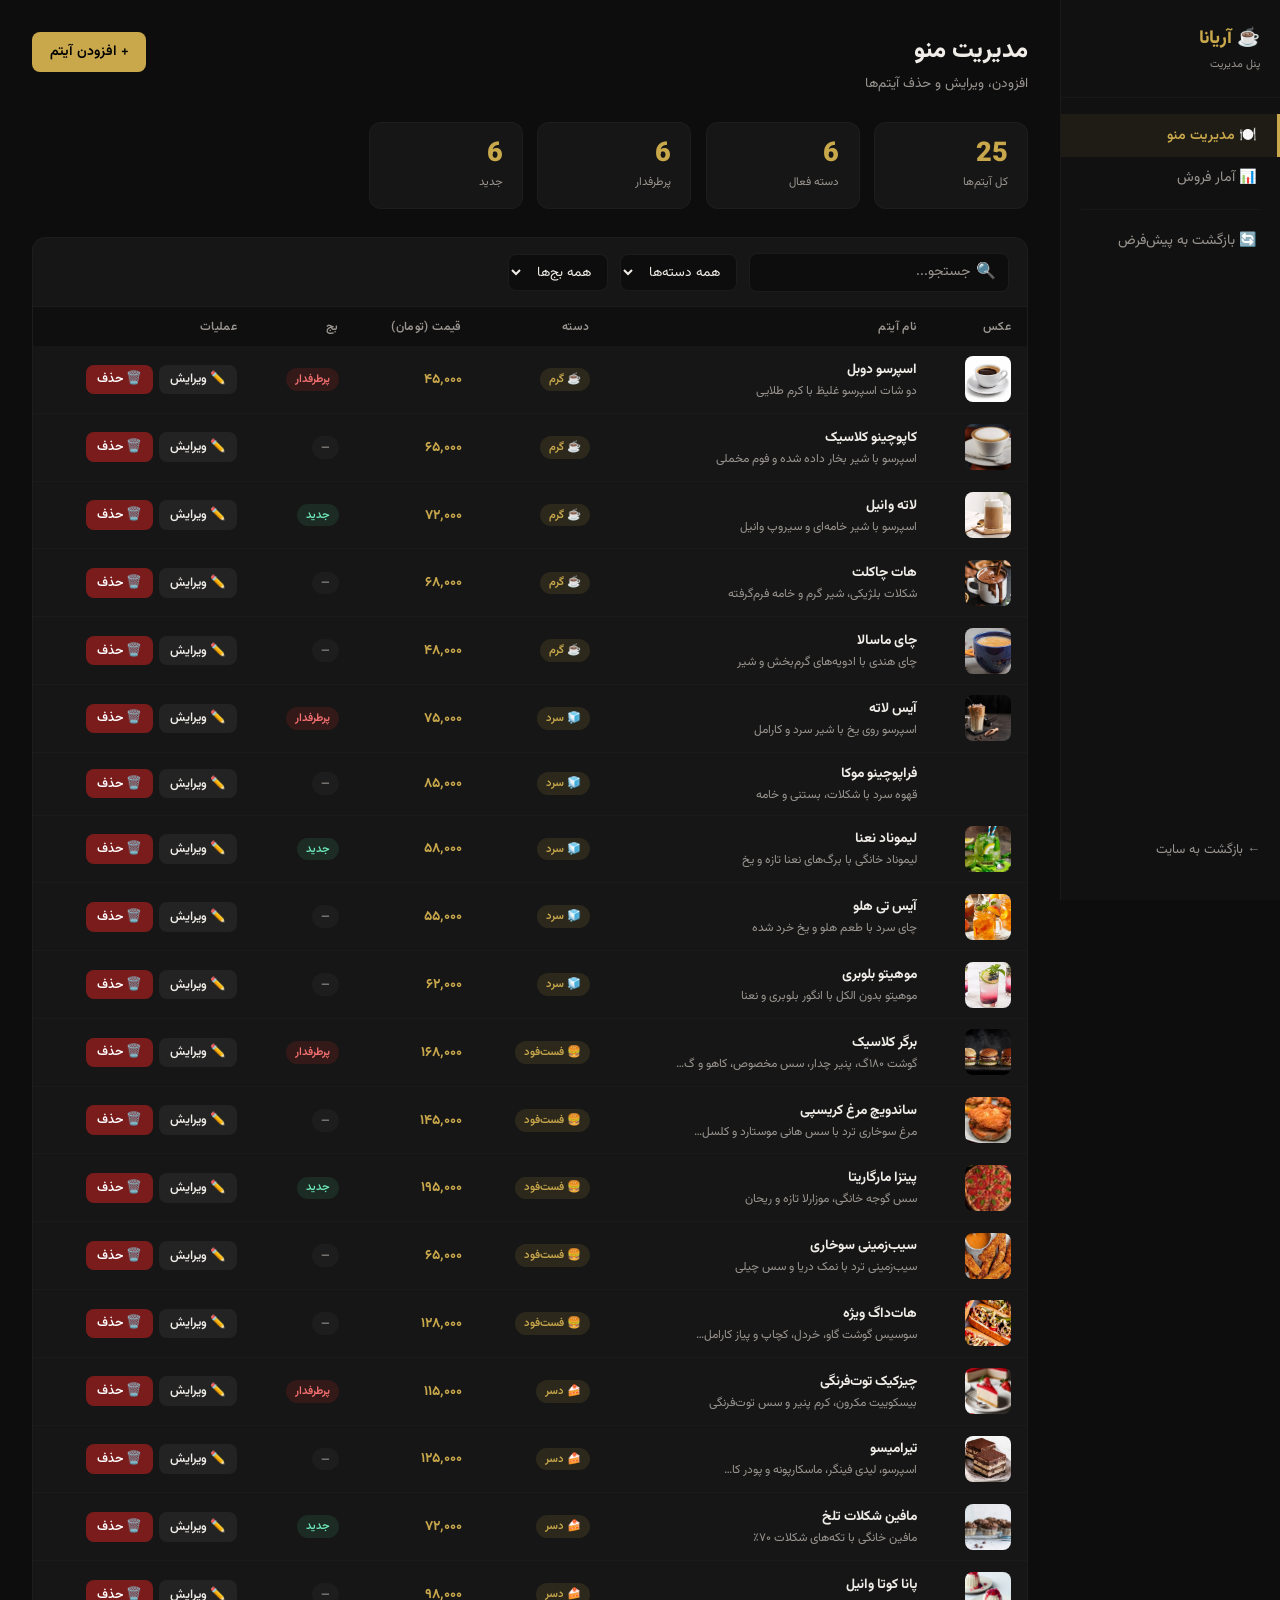
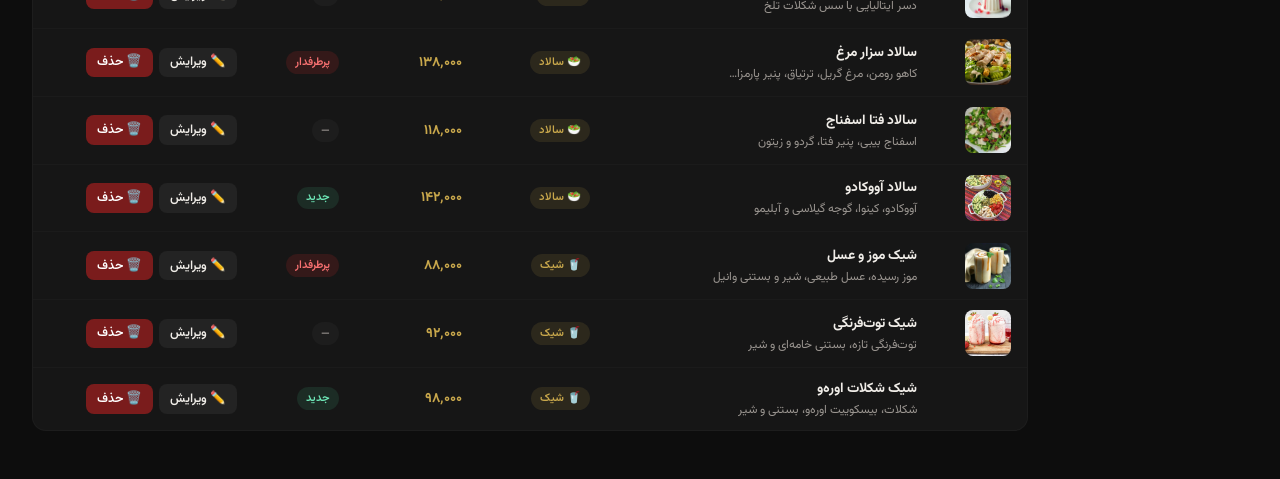
==== admin.html @ 54d01085 "Add files via upload" ====
<!DOCTYPE html>
<html lang="fa" dir="rtl">
<head>
  <meta charset="UTF-8" />
  <meta name="viewport" content="width=device-width, initial-scale=1.0" />
  <title>پنل ادمین — کافه آریانا</title>
  <link rel="preconnect" href="https://fonts.googleapis.com" />
  <link href="https://fonts.googleapis.com/css2?family=Vazirmatn:wght@300;400;500;600;700;900&display=swap" rel="stylesheet" />
  <link rel="stylesheet" href="css/variables.css" />
  <style>
    *, *::before, *::after { box-sizing: border-box; margin: 0; padding: 0; }
    body { font-family: 'Vazirmatn', sans-serif; background: var(--color-bg); color: var(--color-text); direction: rtl; min-height: 100vh; -webkit-font-smoothing: antialiased; }

    .layout { display: flex; min-height: 100vh; }

    .side-nav { width: 220px; background: #111; border-left: 1px solid #ffffff0a; display: flex; flex-direction: column; padding: 1.5rem 0; position: sticky; top: 0; height: 100vh; flex-shrink: 0; }
    .brand { padding: 0 1.25rem 1.5rem; border-bottom: 1px solid #ffffff08; margin-bottom: 1rem; }
    .brand h1 { font-size: 1.15rem; font-weight: 800; color: var(--color-gold); }
    .brand p  { font-size: 0.68rem; color: var(--color-muted); margin-top: 0.2rem; }

    .nav-btn { display: flex; align-items: center; gap: 0.65rem; padding: 0.65rem 1.25rem; color: var(--color-muted); font-size: 0.88rem; cursor: pointer; border: none; background: none; font-family: inherit; width: 100%; text-align: right; border-right: 3px solid transparent; transition: all 0.18s; }
    .nav-btn:hover  { color: var(--color-text); background: #ffffff05; }
    .nav-btn.active { color: var(--color-gold); border-right-color: var(--color-gold); background: rgba(201,168,76,.07); font-weight: 600; }
    .nav-sep { height: 1px; background: #ffffff08; margin: 0.6rem 1.25rem; }
    .nav-footer { margin-top: auto; padding: 0 1.25rem 0.5rem; }
    .nav-footer a { display: flex; align-items: center; gap: 0.5rem; color: var(--color-muted); font-size: 0.82rem; text-decoration: none; padding: 0.5rem 0; transition: color 0.18s; }
    .nav-footer a:hover { color: var(--color-gold); }

    .main { flex: 1; padding: 2rem 2rem 3rem; overflow-y: auto; }

    .page-hd { display: flex; align-items: flex-start; justify-content: space-between; margin-bottom: 1.75rem; flex-wrap: wrap; gap: 1rem; }
    .page-hd h2   { font-size: 1.5rem; font-weight: 800; }
    .page-hd span { font-size: 0.85rem; color: var(--color-muted); display: block; margin-top: 0.2rem; }

    .stat-row { display: grid; grid-template-columns: repeat(auto-fill, minmax(140px,1fr)); gap: 0.9rem; margin-bottom: 1.75rem; }
    .stat-card { background: #161616; border: 1px solid #ffffff08; border-radius: 12px; padding: 1.1rem 1.2rem; }
    .sc-val   { font-size: 1.7rem; font-weight: 900; color: var(--color-gold); line-height: 1; }
    .sc-label { font-size: 0.72rem; color: var(--color-muted); margin-top: 0.3rem; }

    .btn { display: inline-flex; align-items: center; gap: 0.35rem; padding: 0.55rem 1.1rem; border-radius: 8px; font-family: inherit; font-size: 0.88rem; font-weight: 600; cursor: pointer; border: none; transition: all 0.18s; white-space: nowrap; }
    .btn-primary { background: var(--color-gold); color: #000; }
    .btn-primary:hover { background: var(--color-gold-lt); transform: translateY(-1px); }
    .btn-danger  { background: #7a1c1c; color: #fff; }
    .btn-danger:hover  { background: #9b2020; }
    .btn-ghost   { background: #ffffff0e; color: var(--color-text); }
    .btn-ghost:hover   { background: #ffffff18; }
    .btn-sm { padding: 0.3rem 0.7rem; font-size: 0.78rem; }

    .table-card { background: #161616; border: 1px solid #ffffff08; border-radius: 14px; overflow: hidden; }
    .table-toolbar { display: flex; align-items: center; gap: 0.75rem; padding: 0.9rem 1.1rem; border-bottom: 1px solid #ffffff07; flex-wrap: wrap; }
    .search-wrap { display: flex; align-items: center; gap: 0.4rem; background: #0D0D0D; border: 1px solid #ffffff10; border-radius: 8px; padding: 0.38rem 0.75rem; flex: 1; min-width: 160px; max-width: 260px; }
    .search-wrap input { background: none; border: none; outline: none; color: var(--color-text); font-family: inherit; font-size: 0.88rem; width: 100%; }
    .search-wrap input::placeholder { color: var(--color-muted); }
    .sel { background: #0D0D0D; border: 1px solid #ffffff10; border-radius: 8px; padding: 0.38rem 0.75rem; color: var(--color-text); font-family: inherit; font-size: 0.85rem; outline: none; cursor: pointer; }
    .sel option { background: #1a1a1a; }

    table { width: 100%; border-collapse: collapse; }
    thead th { background: #0f0f0f; padding: 0.65rem 1rem; font-size: 0.75rem; font-weight: 600; color: var(--color-muted); text-align: right; white-space: nowrap; letter-spacing: 0.03em; }
    tbody tr { border-bottom: 1px solid #ffffff05; transition: background 0.12s; }
    tbody tr:hover { background: #ffffff03; }
    tbody tr:last-child { border-bottom: none; }
    tbody td { padding: 0.65rem 1rem; font-size: 0.86rem; vertical-align: middle; }
    .thumb { width: 46px; height: 46px; border-radius: 8px; object-fit: cover; background: #222; display: block; }
    .thumb-placeholder { width: 46px; height: 46px; border-radius: 8px; background: #2a2a2a; display: flex; align-items: center; justify-content: center; font-size: 1.2rem; color: var(--color-muted); }
    .pill { display: inline-block; padding: 0.18rem 0.55rem; border-radius: 99px; font-size: 0.7rem; font-weight: 600; }
    .pill-cat     { background: rgba(201,168,76,.12); color: var(--color-gold); }
    .pill-popular { background: rgba(139,32,32,.25); color: #f87171; }
    .pill-new     { background: rgba(46,107,79,.25); color: #6ee7b7; }
    .pill-none    { background: #ffffff08; color: var(--color-muted); }
    .row-actions  { display: flex; gap: 0.35rem; }
    .empty-td { text-align: center; padding: 3rem; color: var(--color-muted); font-size: 0.9rem; }

    .modal-wrap { position: fixed; inset: 0; background: rgba(0,0,0,.72); z-index: 500; display: flex; align-items: center; justify-content: center; padding: 1rem; opacity: 0; pointer-events: none; transition: opacity 0.22s; }
    .modal-wrap.open { opacity: 1; pointer-events: all; }
    .modal { background: #1c1c1c; border: 1px solid #ffffff0e; border-radius: 16px; width: 100%; max-width: 500px; max-height: 92vh; overflow-y: auto; transform: translateY(18px); transition: transform 0.22s; }
    .modal-wrap.open .modal { transform: translateY(0); }
    .modal-hd { display: flex; align-items: center; justify-content: space-between; padding: 1.1rem 1.4rem; border-bottom: 1px solid #ffffff08; }
    .modal-hd h3 { font-size: 1.05rem; font-weight: 700; }
    .modal-close { background: none; border: none; cursor: pointer; color: var(--color-muted); font-size: 1.2rem; transition: color 0.18s; padding: 0.2rem; }
    .modal-close:hover { color: var(--color-text); }
    .modal-body { padding: 1.4rem; }
    .modal-ft { display: flex; gap: 0.6rem; justify-content: flex-end; padding: 0.9rem 1.4rem; border-top: 1px solid #ffffff08; }

    .form-grid { display: grid; grid-template-columns: 1fr 1fr; gap: 0.9rem; }
    .col-full  { grid-column: 1 / -1; }
    .fgroup { display: flex; flex-direction: column; gap: 0.35rem; }
    .flabel { font-size: 0.75rem; font-weight: 600; color: var(--color-muted); text-transform: uppercase; letter-spacing: 0.05em; }
    .finput { background: #0D0D0D; border: 1.5px solid #ffffff10; border-radius: 8px; padding: 0.55rem 0.85rem; color: var(--color-text); font-family: inherit; font-size: 0.88rem; outline: none; width: 100%; transition: border-color 0.18s; }
    .finput:focus { border-color: var(--color-gold); }
    select.finput option { background: #1a1a1a; }
    
    .img-prev { width: 100%; max-height: 200px; border-radius: 8px; object-fit: contain; background: #111; margin-top: 0.4rem; display: none; border: 1px solid #ffffff08; }
    .img-prev.show { display: block; }
    
    .file-input-wrapper { display: flex; align-items: center; gap: 0.5rem; flex-wrap: wrap; }
    .file-input-wrapper input[type="file"] { flex: 1; min-width: 150px; }
    .file-hint { font-size: 0.7rem; color: var(--color-muted); margin-top: 0.3rem; }

    .confirm-modal { max-width: 360px; }
    .confirm-body  { padding: 2rem 1.5rem; text-align: center; }
    .confirm-icon  { font-size: 2.4rem; margin-bottom: 0.65rem; }
    .confirm-body h4 { font-size: 1.05rem; font-weight: 700; margin-bottom: 0.4rem; }
    .confirm-body p  { color: var(--color-muted); font-size: 0.88rem; line-height: 1.6; }

    .toast { position: fixed; bottom: 1.5rem; left: 50%; transform: translateX(-50%) translateY(12px); background: var(--color-gold); color: #000; padding: 0.65rem 1.4rem; border-radius: 99px; font-weight: 700; font-size: 0.88rem; z-index: 999; opacity: 0; transition: opacity 0.25s, transform 0.25s; pointer-events: none; white-space: nowrap; box-shadow: 0 4px 20px rgba(0,0,0,.4); }
    .toast.err  { background: #8B2020; color: #fff; }
    .toast.show { opacity: 1; transform: translateX(-50%) translateY(0); }

    .period-tabs { display: flex; gap: 0.5rem; margin-bottom: 1.5rem; flex-wrap: wrap; }
    .period-tab { padding: 0.45rem 1rem; border-radius: 99px; border: 1.5px solid #ffffff12; background: none; color: var(--color-muted); font-family: inherit; font-size: 0.85rem; cursor: pointer; transition: all 0.18s; }
    .period-tab:hover  { border-color: var(--color-gold); color: var(--color-gold); }
    .period-tab.active { background: var(--color-gold); border-color: var(--color-gold); color: #000; font-weight: 700; }

    .sales-grid { display: grid; grid-template-columns: repeat(auto-fill, minmax(300px,1fr)); gap: 1.2rem; margin-bottom: 2rem; }
    .order-card { background: #161616; border: 1px solid #ffffff08; border-radius: 12px; overflow: hidden; }
    .order-card-hd { display: flex; justify-content: space-between; align-items: center; padding: 0.9rem 1.1rem; border-bottom: 1px solid #ffffff07; }
    .order-id    { font-size: 0.75rem; color: var(--color-muted); }
    .order-date  { font-size: 0.75rem; color: var(--color-muted); }
    .order-total { font-size: 1rem; font-weight: 800; color: var(--color-gold); }
    .order-items { padding: 0.75rem 1.1rem; display: flex; flex-direction: column; gap: 0.4rem; }
    .order-item-row { display: flex; justify-content: space-between; align-items: center; font-size: 0.83rem; }
    .order-item-name { color: var(--color-text); }
    .order-item-meta { color: var(--color-muted); font-size: 0.75rem; }
    .order-item-price { color: var(--color-gold); font-weight: 600; font-size: 0.83rem; }

    .top-items-table { width: 100%; border-collapse: collapse; margin-top: 1.5rem; }
    .top-items-table th { text-align: right; padding: 0.6rem 0.8rem; font-size: 0.75rem; color: var(--color-muted); border-bottom: 1px solid #ffffff08; }
    .top-items-table td { padding: 0.65rem 0.8rem; font-size: 0.86rem; border-bottom: 1px solid #ffffff05; }
    .top-items-table tr:last-child td { border-bottom: none; }
    .rank-badge { display: inline-flex; align-items: center; justify-content: center; width: 22px; height: 22px; border-radius: 50%; background: rgba(201,168,76,.15); color: var(--color-gold); font-size: 0.72rem; font-weight: 800; }

    .no-orders { text-align: center; padding: 4rem 2rem; color: var(--color-muted); }
    .no-orders .icon { font-size: 3rem; margin-bottom: 1rem; }

    @media (max-width: 768px) {
      .stat-row { grid-template-columns: repeat(2,1fr); gap: 0.65rem; }
      .sc-val { font-size: 1.4rem; }
      .sales-grid { grid-template-columns: 1fr; }
      .period-tabs { gap: 0.35rem; overflow-x: auto; flex-wrap: nowrap; padding-bottom: 0.4rem; -webkit-overflow-scrolling: touch; scrollbar-width: none; }
      .period-tabs::-webkit-scrollbar { display: none; }
      .period-tab { flex-shrink: 0; font-size: 0.8rem; padding: 0.38rem 0.75rem; }
    }

    @media (max-width: 640px) {
      .side-nav { display: none; }
      .layout { flex-direction: column; }
      .main { padding: 1rem 0.85rem 6rem; }

      .bottom-nav {
        display: flex;
        position: fixed;
        bottom: 0; left: 0; right: 0;
        background: #111;
        border-top: 1px solid #ffffff0a;
        z-index: 200;
        padding: 0.5rem 0 calc(0.5rem + env(safe-area-inset-bottom));
        box-shadow: 0 -4px 20px rgba(0,0,0,.4);
      }
      .bottom-nav-btn {
        flex: 1; display: flex; flex-direction: column; align-items: center;
        gap: 0.15rem; padding: 0.35rem 0;
        background: none; border: none; font-family: inherit;
        font-size: 0.62rem; color: var(--color-muted);
        cursor: pointer; transition: color 0.18s; text-align: center;
      }
      .bottom-nav-btn .b-icon { font-size: 1.15rem; display: block; }
      .bottom-nav-btn.active  { color: var(--color-gold); }

      .page-hd { margin-bottom: 1rem; }
      .page-hd h2 { font-size: 1.2rem; }
      .page-hd .btn { font-size: 0.8rem; padding: 0.45rem 0.85rem; }

      table thead { display: none; }
      table, tbody, tr, td { display: block; width: 100%; }
      tbody tr {
        background: #161616; border: 1px solid #ffffff08;
        border-radius: 10px; margin-bottom: 0.65rem;
        padding: 0.75rem; display: grid;
        grid-template-columns: 50px 1fr;
        grid-template-rows: auto auto auto;
        gap: 0.35rem 0.75rem;
      }
      tbody td { padding: 0; border: none; font-size: 0.84rem; }
      tbody td:nth-child(1) { grid-row: 1 / 3; grid-column: 1; display: flex; align-items: center; }
      tbody td:nth-child(2) { grid-row: 1; grid-column: 2; }
      tbody td:nth-child(3) { grid-row: 2; grid-column: 2; }
      tbody td:nth-child(4) { grid-row: 3; grid-column: 2; }
      tbody td:nth-child(5) { display: none; }
      tbody td:nth-child(6) { grid-column: 1 / -1; border-top: 1px solid #ffffff06; padding-top: 0.5rem; margin-top: 0.2rem; }
      .thumb { width: 44px; height: 44px; }
      .thumb-placeholder { width: 44px; height: 44px; }
      .row-actions { gap: 0.4rem; }
      .btn-sm { font-size: 0.75rem; padding: 0.28rem 0.6rem; }
      .table-toolbar { gap: 0.5rem; }
      .table-toolbar .sel { display: none; }
      .search-wrap { max-width: 100%; }

      .form-grid { grid-template-columns: 1fr; }
      .modal-wrap { align-items: flex-end; padding: 0; }
      .modal { border-radius: 16px 16px 0 0; max-height: 88vh; }

      .top-items-table td:nth-child(3),
      .top-items-table th:nth-child(3) { display: none; }
    }

    .bottom-nav { display: none; }

    .topbar {
      display: none;
      align-items: center;
      gap: 0.75rem;
      padding: 0.75rem 1rem;
      background: #111;
      border-bottom: 1px solid #ffffff0a;
      position: sticky;
      top: 0;
      z-index: 150;
    }

    .hamburger {
      display: flex;
      flex-direction: column;
      justify-content: center;
      gap: 5px;
      width: 36px;
      height: 36px;
      padding: 6px;
      background: none;
      border: 1.5px solid #ffffff18;
      border-radius: 8px;
      cursor: pointer;
      flex-shrink: 0;
      transition: border-color 0.18s;
    }
    .hamburger:hover { border-color: var(--color-gold); }
    .hamburger span {
      display: block;
      height: 2px;
      background: var(--color-text);
      border-radius: 2px;
      transition: all 0.25s;
      transform-origin: center;
    }
    .hamburger.open span:nth-child(1) { transform: translateY(7px) rotate(45deg); }
    .hamburger.open span:nth-child(2) { opacity: 0; transform: scaleX(0); }
    .hamburger.open span:nth-child(3) { transform: translateY(-7px) rotate(-45deg); }

    .topbar-title {
      font-size: 1rem;
      font-weight: 700;
      color: var(--color-gold);
    }

    .nav-overlay {
      display: none;
      position: fixed;
      inset: 0;
      background: rgba(0,0,0,.55);
      z-index: 198;
    }
    .nav-overlay.open { display: block; }

    @media (max-width: 640px) {
      .topbar { display: flex; }
      .side-nav {
        display: flex;
        position: fixed;
        top: 0;
        right: -240px;
        width: 240px;
        height: 100vh;
        z-index: 199;
        transition: right 0.28s cubic-bezier(0.4, 0, 0.2, 1);
        border-left: 1px solid #ffffff12;
        box-shadow: -8px 0 32px rgba(0,0,0,.5);
      }
      .side-nav.open { right: 0; }
      .main { padding: 1rem 0.85rem 6rem; }
    }
  </style>
</head>
<body>

<div class="nav-overlay" id="navOverlay" onclick="closeSidebar()"></div>

<div class="topbar">
  <button class="hamburger" id="hamburger" onclick="toggleSidebar()">
    <span></span>
    <span></span>
    <span></span>
  </button>
  <span class="topbar-title">☕ پنل مدیریت آریانا</span>
</div>

<div class="layout">
  <nav class="side-nav" id="side-nav">
    <div class="brand">
      <h1>☕ آریانا</h1>
      <p>پنل مدیریت</p>
    </div>
    <button class="nav-btn active" data-page="menu">🍽️ مدیریت منو</button>
    <button class="nav-btn" data-page="sales">📊 آمار فروش</button>
    <div class="nav-sep"></div>
    <button class="nav-btn" onclick="resetToDefault()">🔄 بازگشت به پیش‌فرض</button>
    <div class="nav-footer">
      <a href="index.html">← بازگشت به سایت</a>
    </div>
  </nav>

  <nav class="bottom-nav" id="bottomNav">
    <button class="bottom-nav-btn active" data-page="menu"><span class="b-icon">🍽️</span>منو</button>
    <button class="bottom-nav-btn" data-page="sales"><span class="b-icon">📊</span>فروش</button>
    <button class="bottom-nav-btn" onclick="resetToDefault()"><span class="b-icon">🔄</span>ریست</button>
    <a class="bottom-nav-btn" href="index.html" style="text-decoration:none"><span class="b-icon">🏠</span>سایت</a>
  </nav>

  <main class="main">

    <div id="page-menu">
      <div class="page-hd">
        <div>
          <h2>مدیریت منو</h2>
          <span>افزودن، ویرایش و حذف آیتم‌ها</span>
        </div>
        <button class="btn btn-primary" onclick="openAdd()">+ افزودن آیتم</button>
      </div>
      <div class="stat-row" id="menuStats"></div>
      <div class="table-card">
        <div class="table-toolbar">
          <div class="search-wrap">
            <span style="color:var(--color-muted)">🔍</span>
            <input type="text" id="searchQ" placeholder="جستجو..." oninput="applyFilter()" />
          </div>
          <select class="sel" id="catQ" onchange="applyFilter()">
            <option value="">همه دسته‌ها</option>
            <option value="hot">☕ گرم</option>
            <option value="cold">🧊 سرد</option>
            <option value="food">🍔 فست‌فود</option>
            <option value="dessert">🍰 دسر</option>
            <option value="salad">🥗 سالاد</option>
            <option value="shake">🥤 شیک</option>
          </select>
          <select class="sel" id="badgeQ" onchange="applyFilter()">
            <option value="">همه بج‌ها</option>
            <option value="popular">پرطرفدار</option>
            <option value="new">جدید</option>
          </select>
        </div>
        <div id="tableWrap">
          <table>
            <thead>
              <tr>
                <th>عکس</th><th>نام آیتم</th><th>دسته</th><th>قیمت (تومان)</th><th>بج</th><th>عملیات</th>
              </tr>
            </thead>
            <tbody id="tableBody"></tbody>
          </table>
        </div>
      </div>
    </div>

    <div id="page-sales" style="display:none">
      <div class="page-hd">
        <div>
          <h2>آمار فروش</h2>
          <span>گزارش سفارش‌های ثبت‌شده از سایت</span>
        </div>
        <button class="btn btn-danger btn-sm" onclick="clearOrders()">🗑️ پاک کردن سوابق</button>
      </div>

      <div class="period-tabs">
        <button class="period-tab active" data-period="daily">امروز</button>
        <button class="period-tab" data-period="weekly">۷ روز اخیر</button>
        <button class="period-tab" data-period="monthly">۳۰ روز اخیر</button>
        <button class="period-tab" data-period="all">همه زمان‌ها</button>
      </div>

      <div class="stat-row" id="salesStats"></div>

      <div class="table-card" style="margin-bottom:1.5rem">
        <div style="padding:0.9rem 1.1rem;border-bottom:1px solid #ffffff07;font-weight:700;font-size:0.9rem">
          🏆 پرفروش‌ترین آیتم‌ها
        </div>
        <div style="padding:0 0.3rem 0.5rem">
          <table class="top-items-table">
            <thead>
              <tr><th>رتبه</th><th>آیتم</th><th>دسته</th><th>تعداد فروش</th><th>درآمد (تومان)</th></tr>
            </thead>
            <tbody id="topItemsBody"></tbody>
          </table>
        </div>
      </div>

      <div style="font-weight:700;font-size:0.9rem;margin-bottom:1rem">📋 جزئیات سفارش‌ها</div>
      <div id="ordersGrid" class="sales-grid"></div>
    </div>

  </main>
</div>

<div class="modal-wrap" id="formModal">
  <div class="modal">
    <div class="modal-hd">
      <h3 id="modalTitle">افزودن آیتم جدید</h3>
      <button class="modal-close" onclick="closeModal('formModal')">✕</button>
    </div>
    <div class="modal-body">
      <input type="hidden" id="f-id" />
      <div class="form-grid">
        <div class="fgroup col-full">
          <label class="flabel">نام آیتم *</label>
          <input class="finput" id="f-name" type="text" placeholder="مثال: اسپرسو دوبل" />
        </div>
        <div class="fgroup">
          <label class="flabel">دسته‌بندی *</label>
          <select class="finput" id="f-cat">
            <option value="">انتخاب کنید...</option>
            <option value="hot">☕ گرم</option>
            <option value="cold">🧊 سرد</option>
            <option value="food">🍔 فست‌فود</option>
            <option value="dessert">🍰 دسر</option>
            <option value="salad">🥗 سالاد</option>
            <option value="shake">🥤 شیک</option>
          </select>
        </div>
        <div class="fgroup">
          <label class="flabel">قیمت (تومان) *</label>
          <input class="finput" id="f-price" type="number" min="0" step="1000" placeholder="مثال: 65000" />
        </div>
        <div class="fgroup col-full">
          <label class="flabel">توضیحات</label>
          <input class="finput" id="f-desc" type="text" placeholder="توضیح کوتاه..." />
        </div>
        <div class="fgroup">
          <label class="flabel">بج</label>
          <select class="finput" id="f-badge">
            <option value="">بدون بج</option>
            <option value="popular">⭐ پرطرفدار</option>
            <option value="new">✨ جدید</option>
          </select>
        </div>
        
        <div class="fgroup col-full">
          <label class="flabel">عکس آیتم</label>
          <div class="file-input-wrapper">
            <input type="file" id="f-image" accept="image/*" onchange="previewImage(this)" />
          </div>
          <div id="imagePreview" style="margin-top: 10px;">
            <img id="currentImage" class="img-prev" alt="پیش‌نمایش عکس" />
          </div>
          <button type="button" class="btn btn-danger btn-sm" id="deleteImageBtn" onclick="deleteImage()" style="margin-top: 5px; display: none;">
            🗑️ حذف عکس
          </button>
          <div class="file-hint">
            ⚠️ حجم عکس نباید بیشتر از 500KB باشد | فرمت‌های مجاز: JPG, PNG, GIF, WebP
          </div>
        </div>
      </div>
    </div>
    <div class="modal-ft">
      <button class="btn btn-ghost" onclick="closeModal('formModal')">انصراف</button>
      <button class="btn btn-primary" onclick="saveItem()">💾 ذخیره</button>
    </div>
  </div>
</div>

<div class="modal-wrap" id="confirmModal">
  <div class="modal confirm-modal">
    <div class="confirm-body">
      <div class="confirm-icon">🗑️</div>
      <h4>حذف آیتم</h4>
      <p id="confirmMsg">آیا مطمئنید؟</p>
    </div>
    <div class="modal-ft" style="justify-content:center;padding-top:0">
      <button class="btn btn-ghost" onclick="closeModal('confirmModal')">انصراف</button>
      <button class="btn btn-danger" id="confirmBtn">حذف</button>
    </div>
  </div>
</div>

<div class="toast" id="toast"></div>

<script src="js/data.js"></script>
<script>

const CAT = {
  hot:     '☕ گرم',
  cold:    '🧊 سرد',
  food:    '🍔 فست‌فود',
  dessert: '🍰 دسر',
  salad:   '🥗 سالاد',
  shake:   '🥤 شیک'
};

let _items    = [];
let _filtered = [];
let _period   = 'daily';
let currentImageBase64 = null;
let currentItemId = null;

function showToast(msg, isErr) {
  const el = document.getElementById('toast');
  el.textContent = msg;
  el.className   = 'toast' + (isErr ? ' err' : '') + ' show';
  clearTimeout(el._t);
  el._t = setTimeout(() => el.classList.remove('show'), 2600);
}

function fileToBase64(file) {
  return new Promise((resolve, reject) => {
    const reader = new FileReader();
    reader.readAsDataURL(file);
    reader.onload = () => resolve(reader.result);
    reader.onerror = (error) => reject(error);
  });
}

function previewImage(input) {
  const img = document.getElementById('currentImage');
  const deleteBtn = document.getElementById('deleteImageBtn');
  
  if (input.files && input.files[0]) {
    const file = input.files[0];
    
    if (file.size > 500 * 1024) {
      showToast('حجم فایل نباید بیشتر از 500KB باشد', true);
      input.value = '';
      return;
    }
    
    const allowedTypes = ['image/jpeg', 'image/png', 'image/gif', 'image/webp'];
    if (!allowedTypes.includes(file.type)) {
      showToast('فرمت فایل مجاز نیست. فقط JPG, PNG, GIF, WebP', true);
      input.value = '';
      return;
    }
    
    const reader = new FileReader();
    reader.onload = function(e) {
      img.src = e.target.result;
      img.className = 'img-prev show';
      currentImageBase64 = e.target.result;
      deleteBtn.style.display = 'inline-block';
    };
    reader.readAsDataURL(file);
  }
}

function showCurrentImage(imageData) {
  const img = document.getElementById('currentImage');
  const deleteBtn = document.getElementById('deleteImageBtn');
  
  if (imageData && imageData.trim() !== '' && imageData.startsWith('data:image')) {
    img.src = imageData;
    img.className = 'img-prev show';
    currentImageBase64 = imageData;
    deleteBtn.style.display = 'inline-block';
  } else {
    img.src = '';
    img.className = 'img-prev';
    currentImageBase64 = null;
    deleteBtn.style.display = 'none';
  }
}

function deleteImage() {
  if (!currentImageBase64) {
    showToast('تصویری برای حذف وجود ندارد', true);
    return;
  }
  
  if (!confirm('آیا از حذف این تصویر مطمئن هستید؟')) return;
  
  const id = document.getElementById('f-id').value;
  if (id) {
    const item = DB.getById(id);
    if (item) {
      DB.update(id, { ...item, img: '' });
      showToast('تصویر با موفقیت حذف شد');
    }
  }
  
  currentImageBase64 = null;
  document.getElementById('currentImage').className = 'img-prev';
  document.getElementById('currentImage').src = '';
  document.getElementById('deleteImageBtn').style.display = 'none';
  document.getElementById('f-image').value = '';
}

function switchPage(name) {
  document.querySelectorAll('.main > div').forEach(d => d.style.display = 'none');
  document.getElementById('page-' + name).style.display = 'block';
  document.querySelectorAll('.nav-btn[data-page], .bottom-nav-btn[data-page]').forEach(b => {
    b.classList.remove('active');
  });
  document.querySelectorAll('[data-page="' + name + '"]').forEach(b => {
    b.classList.add('active');
  });
  if (name === 'sales') renderSales();
  closeSidebar();
}

document.querySelectorAll('.nav-btn[data-page], .bottom-nav-btn[data-page]').forEach(btn => {
  btn.addEventListener('click', () => switchPage(btn.dataset.page));
});

document.querySelectorAll('.period-tab').forEach(tab => {
  tab.addEventListener('click', () => {
    document.querySelectorAll('.period-tab').forEach(t => t.classList.remove('active'));
    tab.classList.add('active');
    _period = tab.dataset.period;
    renderSales();
  });
});

function load() {
  _items    = DB.getAll();
  _filtered = [..._items];
  renderMenuStats();
  renderTable();
}

function renderMenuStats() {
  const activeCats  = Object.keys(CAT).filter(c => _items.some(i => i.cat === c)).length;
  const popularCount = _items.filter(i => i.badge === 'popular').length;
  const newCount     = _items.filter(i => i.badge === 'new').length;

  document.getElementById('menuStats').innerHTML = `
    <div class="stat-card">
      <div class="sc-val">${_items.length}</div>
      <div class="sc-label">کل آیتم‌ها</div>
    </div>
    <div class="stat-card">
      <div class="sc-val">${activeCats}</div>
      <div class="sc-label">دسته فعال</div>
    </div>
    <div class="stat-card">
      <div class="sc-val">${popularCount}</div>
      <div class="sc-label">پرطرفدار</div>
    </div>
    <div class="stat-card">
      <div class="sc-val">${newCount}</div>
      <div class="sc-label">جدید</div>
    </div>
  `;
}

function applyFilter() {
  const q   = document.getElementById('searchQ').value.trim().toLowerCase();
  const cat = document.getElementById('catQ').value;
  const bdg = document.getElementById('badgeQ').value;

  _filtered = _items.filter(i =>
    (!q   || i.name.includes(q) || i.desc.includes(q)) &&
    (!cat || i.cat   === cat) &&
    (!bdg || i.badge === bdg)
  );

  renderTable();
}

function renderTable() {
  const tbody = document.getElementById('tableBody');

  if (_filtered.length === 0) {
    tbody.innerHTML = `<tr><td colspan="6" class="empty-td">🔍 آیتمی پیدا نشد</td></tr>`;
    return;
  }

  tbody.innerHTML = _filtered.map(item => {
    const desc     = item.desc ? item.desc.slice(0, 40) + (item.desc.length > 40 ? '…' : '') : '—';
    const badgePill = item.badge === 'popular'
      ? '<span class="pill pill-popular">پرطرفدار</span>'
      : item.badge === 'new'
        ? '<span class="pill pill-new">جدید</span>'
        : '<span class="pill pill-none">—</span>';

    const imgHtml = item.img && item.img.trim() !== ''
      ? `<img class="thumb" src="${item.img}" alt="${item.name}" onerror="this.style.display='none'" />`
      : `<div class="thumb-placeholder">📷</div>`;

    return `
      <tr>
        <td>${imgHtml}</td>
        <td>
          <strong>${item.name}</strong>
          <div style="font-size:0.75rem;color:var(--color-muted);margin-top:2px">${desc}</div>
        </td>
        <td>
          <span class="pill pill-cat">${CAT[item.cat] || item.cat}</span>
        </td>
        <td>
          <strong style="color:var(--color-gold)">${item.price.toLocaleString('fa-IR')}</strong>
        </td>
        <td>${badgePill}</td>
        <td>
          <div class="row-actions">
            <button class="btn btn-ghost btn-sm" onclick="openEdit(${item.id})">✏️ ویرایش</button>
            <button class="btn btn-danger btn-sm" onclick="askDelete(${item.id}, '${item.name.replace(/'/g, "\\'")}')">🗑️ حذف</button>
          </div>
        </td>
      </tr>`;
  }).join('');
}

function filterOrders(orders) {
  const now = new Date();
  return orders.filter(o => {
    const d = new Date(o.timestamp);
    if (_period === 'daily')   return d.toDateString() === now.toDateString();
    if (_period === 'weekly')  return (now - d) <= 7  * 86400000;
    if (_period === 'monthly') return (now - d) <= 30 * 86400000;
    return true;
  });
}

function renderSales() {
  const allOrders     = Orders.getAll();
  const filtered      = filterOrders(allOrders);
  const totalRevenue  = filtered.reduce((s, o) => s + o.grandTotal, 0);
  const totalSold     = filtered.reduce((s, o) => {
    return s + o.items.reduce((ss, i) => ss + i.qty, 0);
  }, 0);
  const avgOrder      = filtered.length
    ? Math.round(totalRevenue / filtered.length)
    : 0;

  document.getElementById('salesStats').innerHTML = `
    <div class="stat-card">
      <div class="sc-val">${filtered.length}</div>
      <div class="sc-label">تعداد سفارش</div>
    </div>
    <div class="stat-card">
      <div class="sc-val">${totalSold}</div>
      <div class="sc-label">آیتم فروخته‌شده</div>
    </div>
    <div class="stat-card">
      <div class="sc-val">${totalRevenue.toLocaleString('fa-IR')}</div>
      <div class="sc-label">درآمد (تومان)</div>
    </div>
    <div class="stat-card">
      <div class="sc-val">${avgOrder.toLocaleString('fa-IR')}</div>
      <div class="sc-label">میانگین هر سفارش</div>
    </div>
  `;

  const itemMap = {};
  filtered.forEach(o => {
    o.items.forEach(i => {
      if (!itemMap[i.id]) {
        itemMap[i.id] = { name: i.name, cat: i.cat, qty: 0, revenue: 0 };
      }
      itemMap[i.id].qty     += i.qty;
      itemMap[i.id].revenue += i.total;
    });
  });

  const topItems = Object.values(itemMap)
    .sort((a, b) => b.qty - a.qty)
    .slice(0, 10);

  const topBody = document.getElementById('topItemsBody');
  if (topItems.length === 0) {
    topBody.innerHTML = `
      <tr>
        <td colspan="5" class="empty-td" style="padding:1.5rem">داده‌ای وجود ندارد</td>
      </tr>`;
  } else {
    topBody.innerHTML = topItems.map((it, idx) => `
      <tr>
        <td><span class="rank-badge">${idx + 1}</span></td>
        <td><strong>${it.name}</strong></td>
        <td><span class="pill pill-cat">${CAT[it.cat] || it.cat}</span></td>
        <td>${it.qty} عدد</td>
        <td style="color:var(--color-gold);font-weight:700">${it.revenue.toLocaleString('fa-IR')}</td>
      </tr>`
    ).join('');
  }

  const grid = document.getElementById('ordersGrid');
  if (filtered.length === 0) {
    grid.innerHTML = `
      <div class="no-orders" style="grid-column:1/-1">
        <div class="icon">📋</div>
        <p>در این بازه زمانی سفارشی ثبت نشده</p>
      </div>`;
    return;
  }

  const sorted = [...filtered].sort((a, b) => b.orderId - a.orderId);
  grid.innerHTML = sorted.map(order => {
    const d    = new Date(order.timestamp);
    const date = d.toLocaleDateString('fa-IR', { year: 'numeric', month: 'long', day: 'numeric' });
    const time = d.toLocaleTimeString('fa-IR', { hour: '2-digit', minute: '2-digit' });

    const itemRows = order.items.map(i => `
      <div class="order-item-row">
        <div>
          <span class="order-item-name">${i.name}</span>
          <span class="order-item-meta"> × ${i.qty}</span>
        </div>
        <span class="order-item-price">${i.total.toLocaleString('fa-IR')} ت</span>
      </div>`
    ).join('');

    return `
      <div class="order-card">
        <div class="order-card-hd">
          <div>
            <div class="order-id">سفارش #${String(order.orderId).slice(-6)}</div>
            <div class="order-date">${date} — ${time}</div>
          </div>
          <div class="order-total">${order.grandTotal.toLocaleString('fa-IR')} ت</div>
        </div>
        <div class="order-items">${itemRows}</div>
      </div>`;
  }).join('');
}

function openModal(id) {
  document.getElementById(id).classList.add('open');
}

function closeModal(id) {
  document.getElementById(id).classList.remove('open');
}

document.querySelectorAll('.modal-wrap').forEach(el => {
  el.addEventListener('click', e => {
    if (e.target === el) el.classList.remove('open');
  });
});

document.addEventListener('keydown', e => {
  if (e.key === 'Escape') {
    document.querySelectorAll('.modal-wrap.open').forEach(m => m.classList.remove('open'));
  }
});

function clearForm() {
  ['f-id', 'f-name', 'f-desc'].forEach(id => {
    document.getElementById(id).value = '';
  });
  document.getElementById('f-cat').value = '';
  document.getElementById('f-price').value = '';
  document.getElementById('f-badge').value = '';
  document.getElementById('f-image').value = '';
  
  const img = document.getElementById('currentImage');
  img.src = '';
  img.className = 'img-prev';
  currentImageBase64 = null;
  document.getElementById('deleteImageBtn').style.display = 'none';
}

function openAdd() {
  currentItemId = null;
  clearForm();
  document.getElementById('modalTitle').textContent = '➕ افزودن آیتم جدید';
  openModal('formModal');
}

function openEdit(id) {
  const item = DB.getById(id);
  if (!item) return;
  
  currentItemId = id;
  document.getElementById('modalTitle').textContent = '✏️ ویرایش آیتم';
  document.getElementById('f-id').value = item.id;
  document.getElementById('f-name').value = item.name;
  document.getElementById('f-cat').value = item.cat;
  document.getElementById('f-price').value = item.price;
  document.getElementById('f-desc').value = item.desc;
  document.getElementById('f-badge').value = item.badge;
  document.getElementById('f-image').value = '';
  
  showCurrentImage(item.img);
  
  openModal('formModal');
}

async function saveItem() {
  const id = document.getElementById('f-id').value;
  const name = document.getElementById('f-name').value.trim();
  const cat = document.getElementById('f-cat').value;
  const price = document.getElementById('f-price').value;

  if (!name || !cat || !price) {
    showToast('لطفاً نام، دسته‌بندی و قیمت را وارد کنید', true);
    return;
  }

  const data = {
    name: name,
    cat: cat,
    price: Number(price),
    desc: document.getElementById('f-desc').value.trim(),
    badge: document.getElementById('f-badge').value
  };

  if (currentImageBase64) {
    data.img = currentImageBase64;
  }

  let savedItem;
  if (id) {
    const existingItem = DB.getById(id);
    if (!data.img && existingItem && existingItem.img) {
      data.img = existingItem.img;
    }
    savedItem = DB.update(id, data);
    showToast(`«${name}» ویرایش شد ✓`);
  } else {
    savedItem = DB.add(data);
    showToast(`«${name}» اضافه شد ✓`);
  }

  closeModal('formModal');
  load();
}

function askDelete(id, name) {
  document.getElementById('confirmMsg').textContent = `«${name}» برای همیشه از منو حذف می‌شود.`;
  document.getElementById('confirmBtn').onclick = () => {
    DB.remove(id);
    showToast(`«${name}» حذف شد`);
    closeModal('confirmModal');
    load();
  };
  openModal('confirmModal');
}

function resetToDefault() {
  if (!confirm('همه تغییرات پاک می‌شود و منو به حالت اولیه برمی‌گردد. ادامه می‌دهید؟')) return;
  DB.reset();
  showToast('منو به حالت پیش‌فرض بازگشت ✓');
  load();
}

function clearOrders() {
  if (!confirm('تمام سوابق فروش پاک می‌شوند. ادامه می‌دهید؟')) return;
  Orders.clearAll();
  showToast('سوابق فروش پاک شد');
  renderSales();
}

function toggleSidebar() {
  const nav = document.getElementById('side-nav');
  const btn = document.getElementById('hamburger');
  const ovl = document.getElementById('navOverlay');
  nav.classList.toggle('open');
  btn.classList.toggle('open');
  ovl.classList.toggle('open');
}

function closeSidebar() {
  document.getElementById('side-nav').classList.remove('open');
  document.getElementById('hamburger').classList.remove('open');
  document.getElementById('navOverlay').classList.remove('open');
}

load();

</script>
</body>
</html>
---- css/variables.css ----
/* ============================================================
   variables.css — Design tokens (colors, typography, spacing)
   ============================================================ */

:root {
  /* ── Colors ──────────────────────────────────── */
  --color-bg:       #0D0D0D;
  --color-surface:  #161616;
  --color-card:     #1E1E1E;

  --color-gold:     #C9A84C;
  --color-gold-lt:  #E8C97A;

  --color-text:     #F0EDE8;
  --color-muted:    #9A9590;

  --color-accent:   #8B2020;   /* badge "popular"  */
  --color-green:    #2E6B4F;   /* badge "new"      */

  --color-border:   rgba(255, 255, 255, 0.05);
  --color-overlay:  rgba(0, 0, 0, 0.6);

  /* ── Typography ──────────────────────────────── */
  --font-base: 'Vazirmatn', sans-serif;

  --text-xs:   0.70rem;
  --text-sm:   0.85rem;
  --text-md:   1.00rem;
  --text-lg:   1.10rem;
  --text-xl:   1.30rem;
  --text-2xl:  1.80rem;
  --text-hero: clamp(2.8rem, 8vw, 6rem);

  /* ── Spacing ─────────────────────────────────── */
  --space-xs:  0.40rem;
  --space-sm:  0.75rem;
  --space-md:  1.20rem;
  --space-lg:  2.00rem;
  --space-xl:  3.00rem;
  --space-2xl: 5.00rem;

  /* ── Borders & Radius ────────────────────────── */
  --radius-sm:  8px;
  --radius-md:  16px;
  --radius-full: 99px;

  /* ── Shadows ─────────────────────────────────── */
  --shadow-card:  0 16px 40px rgba(0, 0, 0, 0.50);
  --shadow-btn:   0 8px 24px  rgba(0, 0, 0, 0.40);

  /* ── Transitions ─────────────────────────────── */
  --transition-fast:   0.15s ease;
  --transition-normal: 0.25s ease;
  --transition-slow:   0.35s cubic-bezier(0.4, 0, 0.2, 1);

  /* ── Z-index ─────────────────────────────────── */
  --z-nav:     100;
  --z-overlay: 200;
  --z-sidebar: 201;
  --z-toast:   300;
}
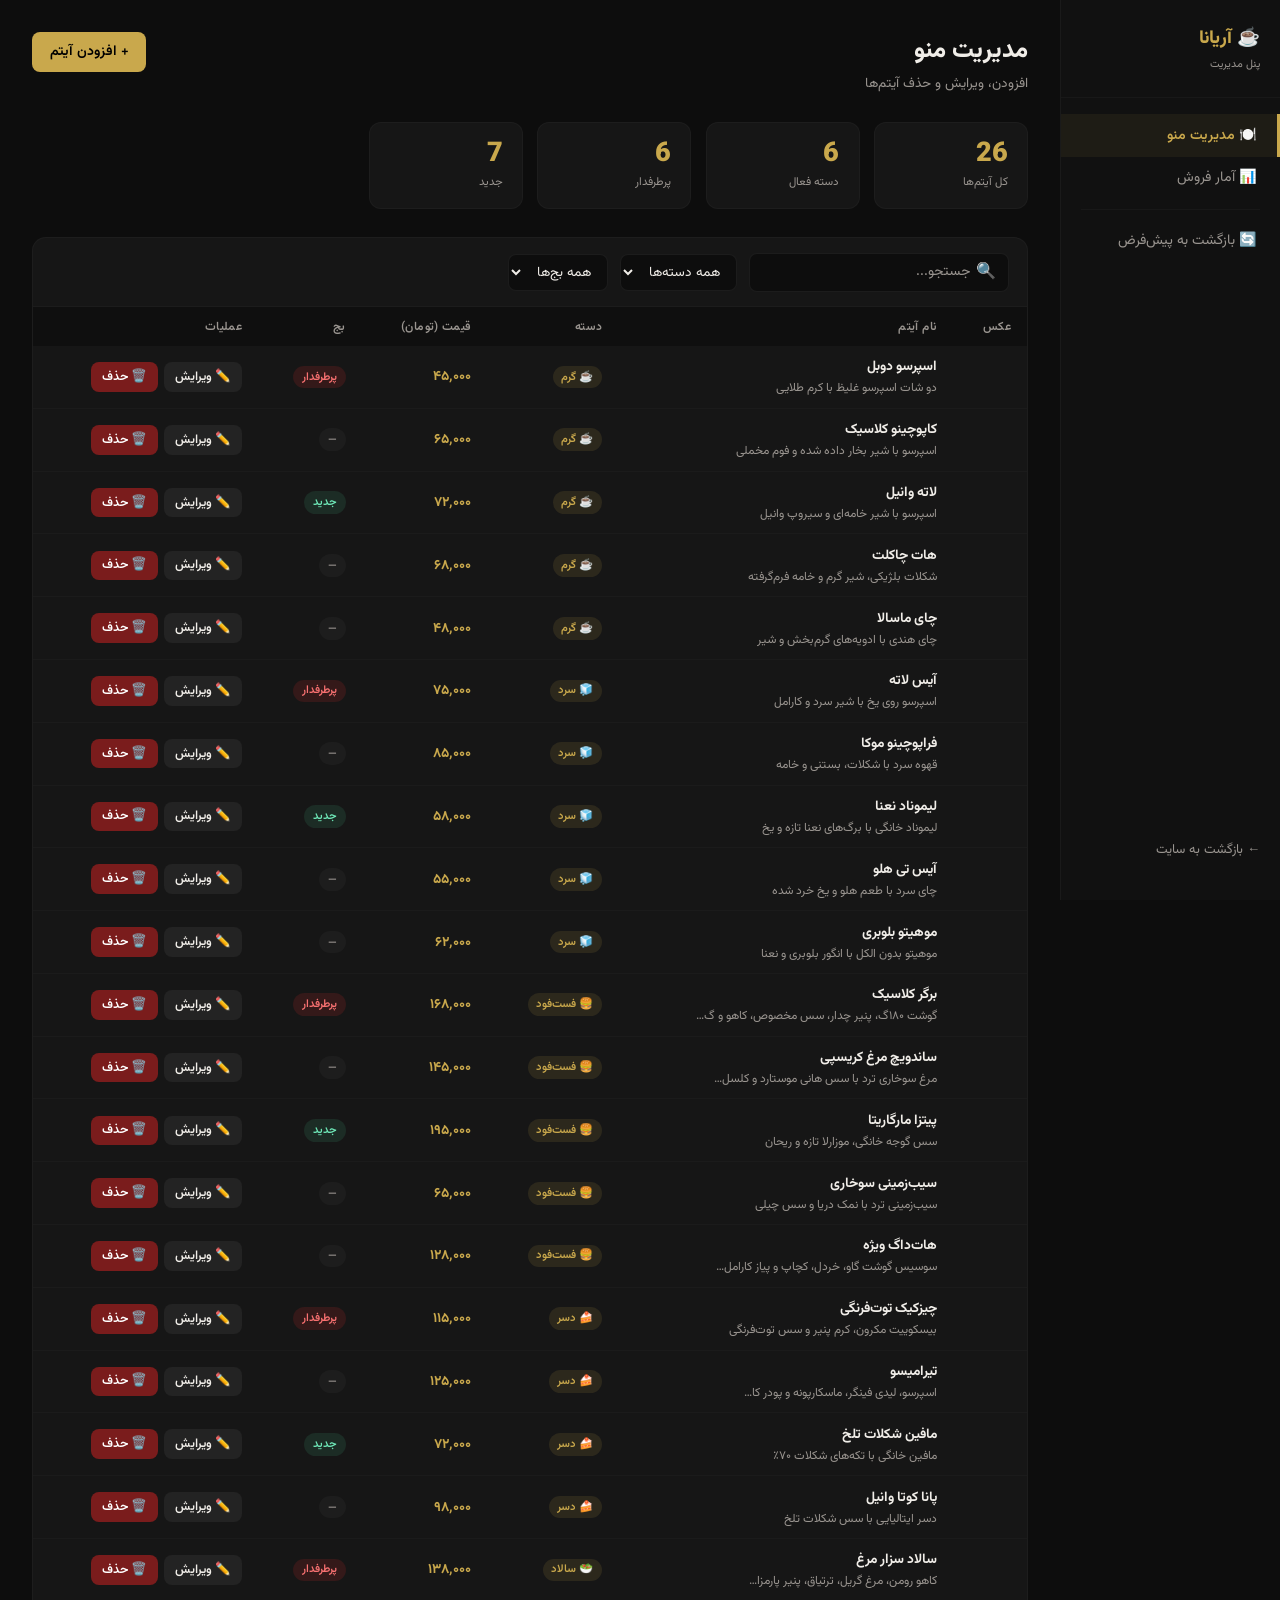
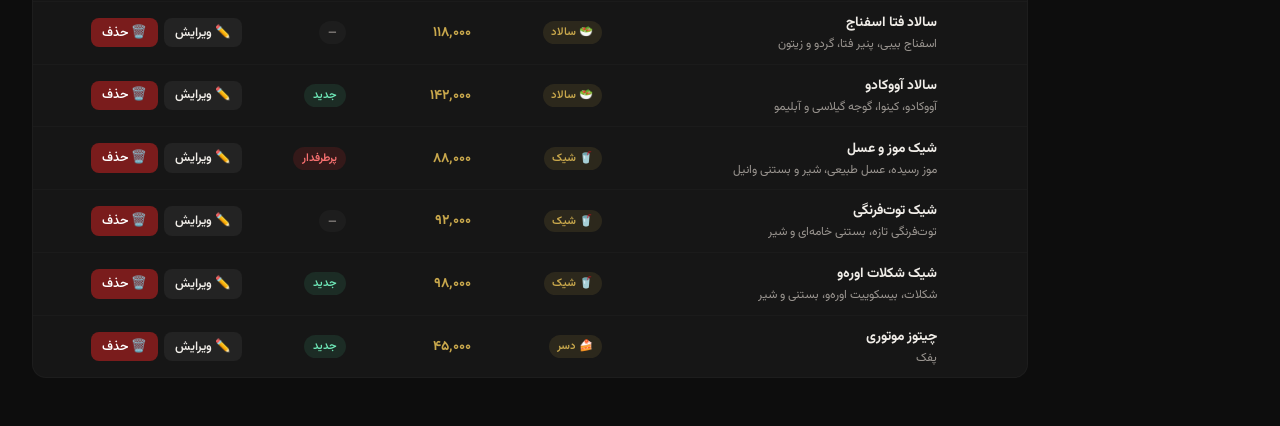
==== commit a44e2678: "admin.html" ====
--- a/admin.html
+++ b/admin.html
@@ -703,6 +703,18 @@
   }).join('');
 }
 
+function getOrders() {
+  if (typeof Orders !== 'undefined' && Orders.getAll) {
+    return Orders.getAll();
+  }
+  try {
+    const raw = localStorage.getItem('ariana_orders_v1');
+    return raw ? JSON.parse(raw) : [];
+  } catch (e) {
+    return [];
+  }
+}
+
 function filterOrders(orders) {
   const now = new Date();
   return orders.filter(o => {
@@ -715,7 +727,7 @@
 }
 
 function renderSales() {
-  const allOrders     = Orders.getAll();
+  const allOrders     = getOrders();
   const filtered      = filterOrders(allOrders);
   const totalRevenue  = filtered.reduce((s, o) => s + o.grandTotal, 0);
   const totalSold     = filtered.reduce((s, o) => {
@@ -939,7 +951,11 @@
 
 function clearOrders() {
   if (!confirm('تمام سوابق فروش پاک می‌شوند. ادامه می‌دهید؟')) return;
-  Orders.clearAll();
+  if (typeof Orders !== 'undefined' && Orders.clearAll) {
+    Orders.clearAll();
+  } else {
+    localStorage.setItem('ariana_orders_v1', JSON.stringify([]));
+  }
   showToast('سوابق فروش پاک شد');
   renderSales();
 }
@@ -963,4 +979,4 @@
 
 </script>
 </body>
-</html>+</html>
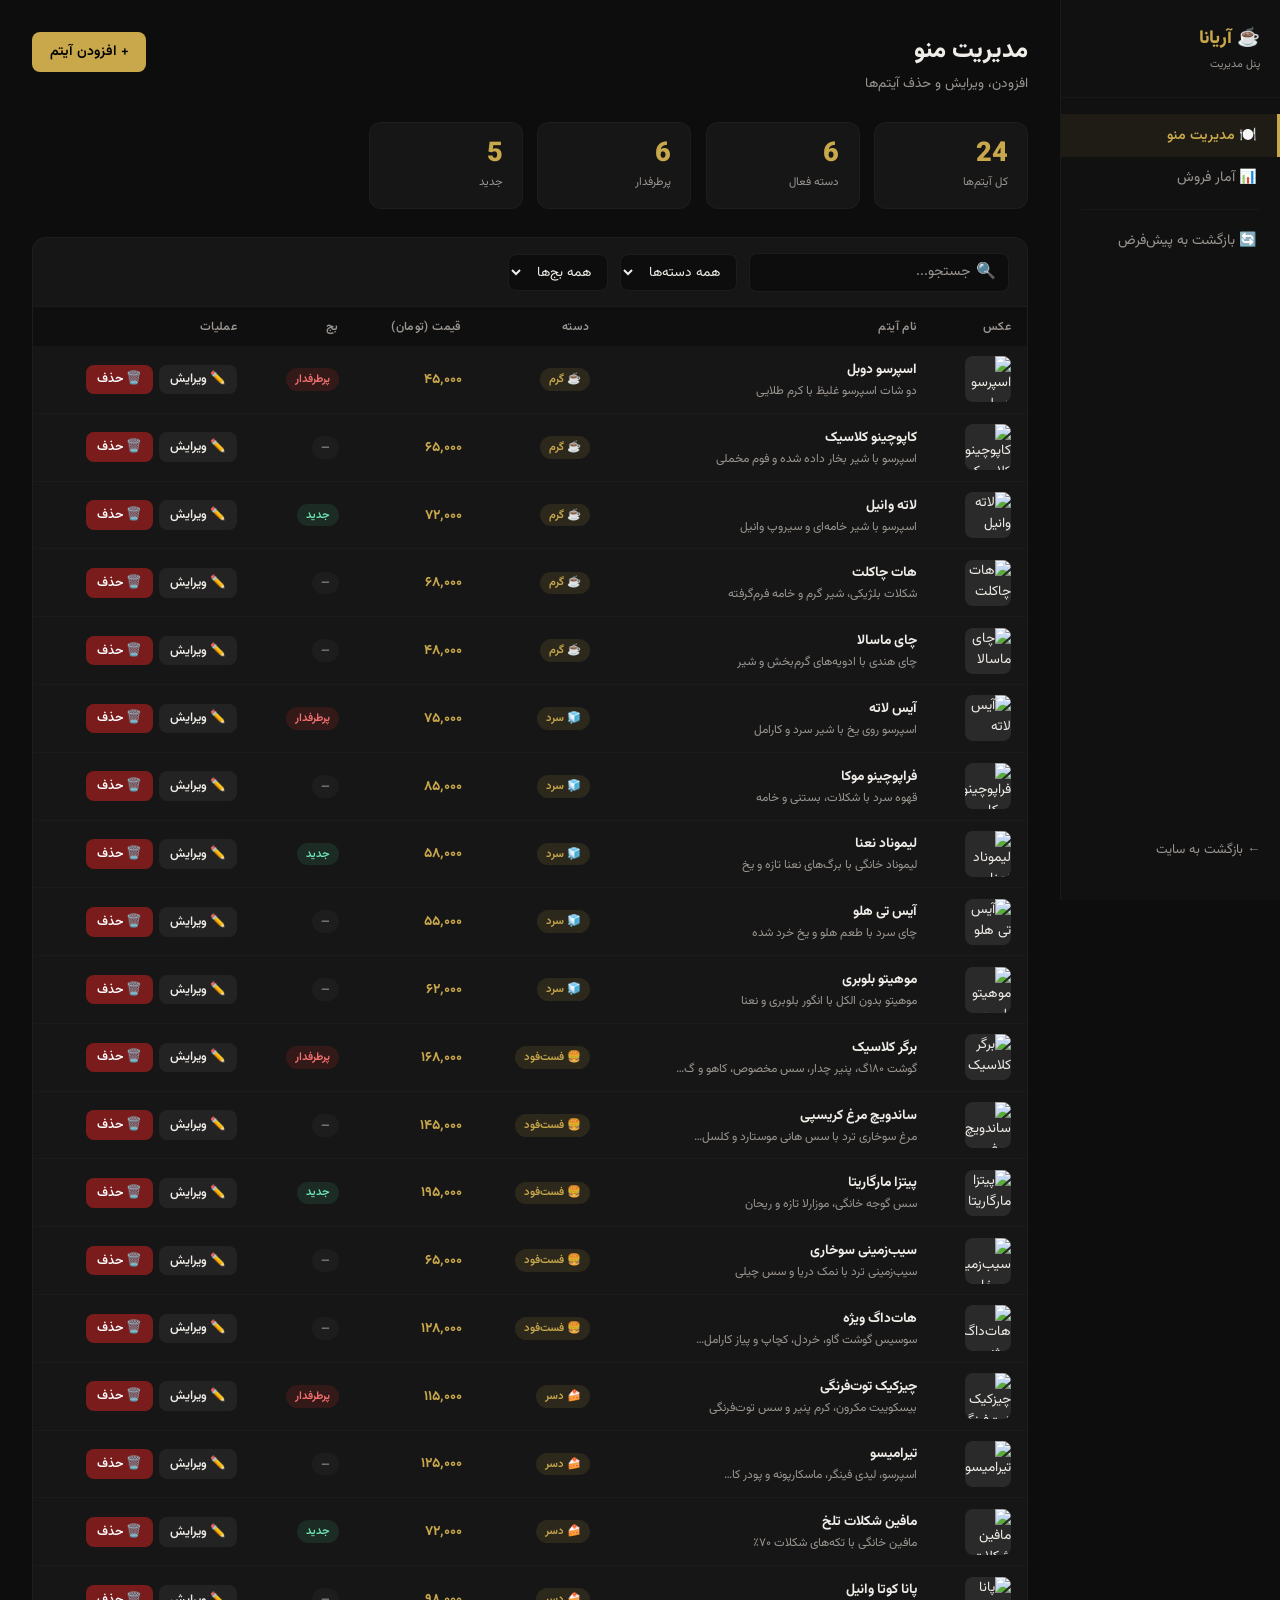
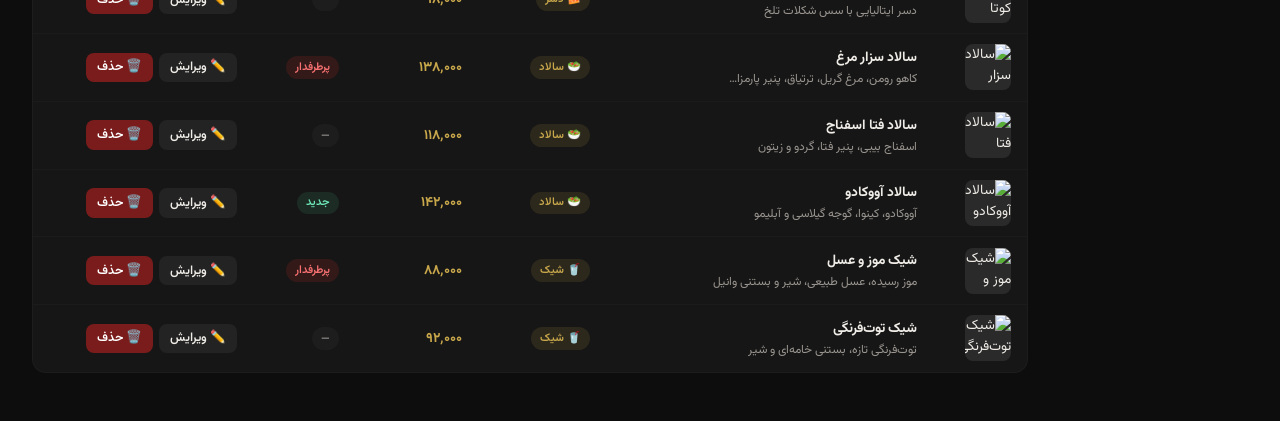
==== commit 9eb0205d: "admin.html" ====
--- a/admin.html
+++ b/admin.html
@@ -61,7 +61,6 @@
     tbody tr:last-child { border-bottom: none; }
     tbody td { padding: 0.65rem 1rem; font-size: 0.86rem; vertical-align: middle; }
     .thumb { width: 46px; height: 46px; border-radius: 8px; object-fit: cover; background: #222; display: block; }
-    .thumb-placeholder { width: 46px; height: 46px; border-radius: 8px; background: #2a2a2a; display: flex; align-items: center; justify-content: center; font-size: 1.2rem; color: var(--color-muted); }
     .pill { display: inline-block; padding: 0.18rem 0.55rem; border-radius: 99px; font-size: 0.7rem; font-weight: 600; }
     .pill-cat     { background: rgba(201,168,76,.12); color: var(--color-gold); }
     .pill-popular { background: rgba(139,32,32,.25); color: #f87171; }
@@ -88,13 +87,8 @@
     .finput { background: #0D0D0D; border: 1.5px solid #ffffff10; border-radius: 8px; padding: 0.55rem 0.85rem; color: var(--color-text); font-family: inherit; font-size: 0.88rem; outline: none; width: 100%; transition: border-color 0.18s; }
     .finput:focus { border-color: var(--color-gold); }
     select.finput option { background: #1a1a1a; }
-    
-    .img-prev { width: 100%; max-height: 200px; border-radius: 8px; object-fit: contain; background: #111; margin-top: 0.4rem; display: none; border: 1px solid #ffffff08; }
+    .img-prev { width: 100%; height: 130px; border-radius: 8px; object-fit: cover; background: #111; margin-top: 0.4rem; display: none; border: 1px solid #ffffff08; }
     .img-prev.show { display: block; }
-    
-    .file-input-wrapper { display: flex; align-items: center; gap: 0.5rem; flex-wrap: wrap; }
-    .file-input-wrapper input[type="file"] { flex: 1; min-width: 150px; }
-    .file-hint { font-size: 0.7rem; color: var(--color-muted); margin-top: 0.3rem; }
 
     .confirm-modal { max-width: 360px; }
     .confirm-body  { padding: 2rem 1.5rem; text-align: center; }
@@ -188,7 +182,6 @@
       tbody td:nth-child(5) { display: none; }
       tbody td:nth-child(6) { grid-column: 1 / -1; border-top: 1px solid #ffffff06; padding-top: 0.5rem; margin-top: 0.2rem; }
       .thumb { width: 44px; height: 44px; }
-      .thumb-placeholder { width: 44px; height: 44px; }
       .row-actions { gap: 0.4rem; }
       .btn-sm { font-size: 0.75rem; padding: 0.28rem 0.6rem; }
       .table-toolbar { gap: 0.5rem; }
@@ -439,21 +432,12 @@
             <option value="new">✨ جدید</option>
           </select>
         </div>
-        
+        <div class="fgroup">
+          <label class="flabel">لینک عکس</label>
+          <input class="finput" id="f-img" type="url" placeholder="https://example.com/image.jpg" oninput="previewImg()" />
+        </div>
         <div class="fgroup col-full">
-          <label class="flabel">عکس آیتم</label>
-          <div class="file-input-wrapper">
-            <input type="file" id="f-image" accept="image/*" onchange="previewImage(this)" />
-          </div>
-          <div id="imagePreview" style="margin-top: 10px;">
-            <img id="currentImage" class="img-prev" alt="پیش‌نمایش عکس" />
-          </div>
-          <button type="button" class="btn btn-danger btn-sm" id="deleteImageBtn" onclick="deleteImage()" style="margin-top: 5px; display: none;">
-            🗑️ حذف عکس
-          </button>
-          <div class="file-hint">
-            ⚠️ حجم عکس نباید بیشتر از 500KB باشد | فرمت‌های مجاز: JPG, PNG, GIF, WebP
-          </div>
+          <img id="imgPrev" class="img-prev" alt="پیش‌نمایش" onerror="this.style.display='none'" />
         </div>
       </div>
     </div>
@@ -495,8 +479,6 @@
 let _items    = [];
 let _filtered = [];
 let _period   = 'daily';
-let currentImageBase64 = null;
-let currentItemId = null;
 
 function showToast(msg, isErr) {
   const el = document.getElementById('toast');
@@ -504,87 +486,6 @@
   el.className   = 'toast' + (isErr ? ' err' : '') + ' show';
   clearTimeout(el._t);
   el._t = setTimeout(() => el.classList.remove('show'), 2600);
-}
-
-function fileToBase64(file) {
-  return new Promise((resolve, reject) => {
-    const reader = new FileReader();
-    reader.readAsDataURL(file);
-    reader.onload = () => resolve(reader.result);
-    reader.onerror = (error) => reject(error);
-  });
-}
-
-function previewImage(input) {
-  const img = document.getElementById('currentImage');
-  const deleteBtn = document.getElementById('deleteImageBtn');
-  
-  if (input.files && input.files[0]) {
-    const file = input.files[0];
-    
-    if (file.size > 500 * 1024) {
-      showToast('حجم فایل نباید بیشتر از 500KB باشد', true);
-      input.value = '';
-      return;
-    }
-    
-    const allowedTypes = ['image/jpeg', 'image/png', 'image/gif', 'image/webp'];
-    if (!allowedTypes.includes(file.type)) {
-      showToast('فرمت فایل مجاز نیست. فقط JPG, PNG, GIF, WebP', true);
-      input.value = '';
-      return;
-    }
-    
-    const reader = new FileReader();
-    reader.onload = function(e) {
-      img.src = e.target.result;
-      img.className = 'img-prev show';
-      currentImageBase64 = e.target.result;
-      deleteBtn.style.display = 'inline-block';
-    };
-    reader.readAsDataURL(file);
-  }
-}
-
-function showCurrentImage(imageData) {
-  const img = document.getElementById('currentImage');
-  const deleteBtn = document.getElementById('deleteImageBtn');
-  
-  if (imageData && imageData.trim() !== '' && imageData.startsWith('data:image')) {
-    img.src = imageData;
-    img.className = 'img-prev show';
-    currentImageBase64 = imageData;
-    deleteBtn.style.display = 'inline-block';
-  } else {
-    img.src = '';
-    img.className = 'img-prev';
-    currentImageBase64 = null;
-    deleteBtn.style.display = 'none';
-  }
-}
-
-function deleteImage() {
-  if (!currentImageBase64) {
-    showToast('تصویری برای حذف وجود ندارد', true);
-    return;
-  }
-  
-  if (!confirm('آیا از حذف این تصویر مطمئن هستید؟')) return;
-  
-  const id = document.getElementById('f-id').value;
-  if (id) {
-    const item = DB.getById(id);
-    if (item) {
-      DB.update(id, { ...item, img: '' });
-      showToast('تصویر با موفقیت حذف شد');
-    }
-  }
-  
-  currentImageBase64 = null;
-  document.getElementById('currentImage').className = 'img-prev';
-  document.getElementById('currentImage').src = '';
-  document.getElementById('deleteImageBtn').style.display = 'none';
-  document.getElementById('f-image').value = '';
 }
 
 function switchPage(name) {
@@ -675,13 +576,16 @@
         ? '<span class="pill pill-new">جدید</span>'
         : '<span class="pill pill-none">—</span>';
 
-    const imgHtml = item.img && item.img.trim() !== ''
-      ? `<img class="thumb" src="${item.img}" alt="${item.name}" onerror="this.style.display='none'" />`
-      : `<div class="thumb-placeholder">📷</div>`;
-
     return `
       <tr>
-        <td>${imgHtml}</td>
+        <td>
+          <img
+            class="thumb"
+            src="${item.img || ''}"
+            alt="${item.name}"
+            onerror="this.style.background='#2a2a2a';this.removeAttribute('src')"
+          />
+        </td>
         <td>
           <strong>${item.name}</strong>
           <div style="font-size:0.75rem;color:var(--color-muted);margin-top:2px">${desc}</div>
@@ -703,18 +607,6 @@
   }).join('');
 }
 
-function getOrders() {
-  if (typeof Orders !== 'undefined' && Orders.getAll) {
-    return Orders.getAll();
-  }
-  try {
-    const raw = localStorage.getItem('ariana_orders_v1');
-    return raw ? JSON.parse(raw) : [];
-  } catch (e) {
-    return [];
-  }
-}
-
 function filterOrders(orders) {
   const now = new Date();
   return orders.filter(o => {
@@ -727,7 +619,7 @@
 }
 
 function renderSales() {
-  const allOrders     = getOrders();
+  const allOrders     = Orders.getAll();
   const filtered      = filterOrders(allOrders);
   const totalRevenue  = filtered.reduce((s, o) => s + o.grandTotal, 0);
   const totalSold     = filtered.reduce((s, o) => {
@@ -849,24 +741,26 @@
   }
 });
 
+function previewImg() {
+  const url = document.getElementById('f-img').value;
+  const img = document.getElementById('imgPrev');
+  img.src       = url;
+  img.className = 'img-prev' + (url ? ' show' : '');
+}
+
 function clearForm() {
-  ['f-id', 'f-name', 'f-desc'].forEach(id => {
+  ['f-id', 'f-name', 'f-desc', 'f-img'].forEach(id => {
     document.getElementById(id).value = '';
   });
-  document.getElementById('f-cat').value = '';
+  document.getElementById('f-cat').value   = '';
   document.getElementById('f-price').value = '';
   document.getElementById('f-badge').value = '';
-  document.getElementById('f-image').value = '';
-  
-  const img = document.getElementById('currentImage');
-  img.src = '';
+  const img     = document.getElementById('imgPrev');
+  img.src       = '';
   img.className = 'img-prev';
-  currentImageBase64 = null;
-  document.getElementById('deleteImageBtn').style.display = 'none';
 }
 
 function openAdd() {
-  currentItemId = null;
   clearForm();
   document.getElementById('modalTitle').textContent = '➕ افزودن آیتم جدید';
   openModal('formModal');
@@ -875,26 +769,22 @@
 function openEdit(id) {
   const item = DB.getById(id);
   if (!item) return;
-  
-  currentItemId = id;
   document.getElementById('modalTitle').textContent = '✏️ ویرایش آیتم';
-  document.getElementById('f-id').value = item.id;
-  document.getElementById('f-name').value = item.name;
-  document.getElementById('f-cat').value = item.cat;
+  document.getElementById('f-id').value    = item.id;
+  document.getElementById('f-name').value  = item.name;
+  document.getElementById('f-cat').value   = item.cat;
   document.getElementById('f-price').value = item.price;
-  document.getElementById('f-desc').value = item.desc;
+  document.getElementById('f-desc').value  = item.desc;
   document.getElementById('f-badge').value = item.badge;
-  document.getElementById('f-image').value = '';
-  
-  showCurrentImage(item.img);
-  
+  document.getElementById('f-img').value   = item.img;
+  previewImg();
   openModal('formModal');
 }
 
-async function saveItem() {
-  const id = document.getElementById('f-id').value;
-  const name = document.getElementById('f-name').value.trim();
-  const cat = document.getElementById('f-cat').value;
+function saveItem() {
+  const id    = document.getElementById('f-id').value;
+  const name  = document.getElementById('f-name').value.trim();
+  const cat   = document.getElementById('f-cat').value;
   const price = document.getElementById('f-price').value;
 
   if (!name || !cat || !price) {
@@ -903,27 +793,19 @@
   }
 
   const data = {
-    name: name,
-    cat: cat,
+    name:  name,
+    cat:   cat,
     price: Number(price),
-    desc: document.getElementById('f-desc').value.trim(),
-    badge: document.getElementById('f-badge').value
+    desc:  document.getElementById('f-desc').value.trim(),
+    badge: document.getElementById('f-badge').value,
+    img:   document.getElementById('f-img').value.trim()
   };
 
-  if (currentImageBase64) {
-    data.img = currentImageBase64;
-  }
-
-  let savedItem;
   if (id) {
-    const existingItem = DB.getById(id);
-    if (!data.img && existingItem && existingItem.img) {
-      data.img = existingItem.img;
-    }
-    savedItem = DB.update(id, data);
+    DB.update(id, data);
     showToast(`«${name}» ویرایش شد ✓`);
   } else {
-    savedItem = DB.add(data);
+    DB.add(data);
     showToast(`«${name}» اضافه شد ✓`);
   }
 
@@ -951,11 +833,7 @@
 
 function clearOrders() {
   if (!confirm('تمام سوابق فروش پاک می‌شوند. ادامه می‌دهید؟')) return;
-  if (typeof Orders !== 'undefined' && Orders.clearAll) {
-    Orders.clearAll();
-  } else {
-    localStorage.setItem('ariana_orders_v1', JSON.stringify([]));
-  }
+  Orders.clearAll();
   showToast('سوابق فروش پاک شد');
   renderSales();
 }
